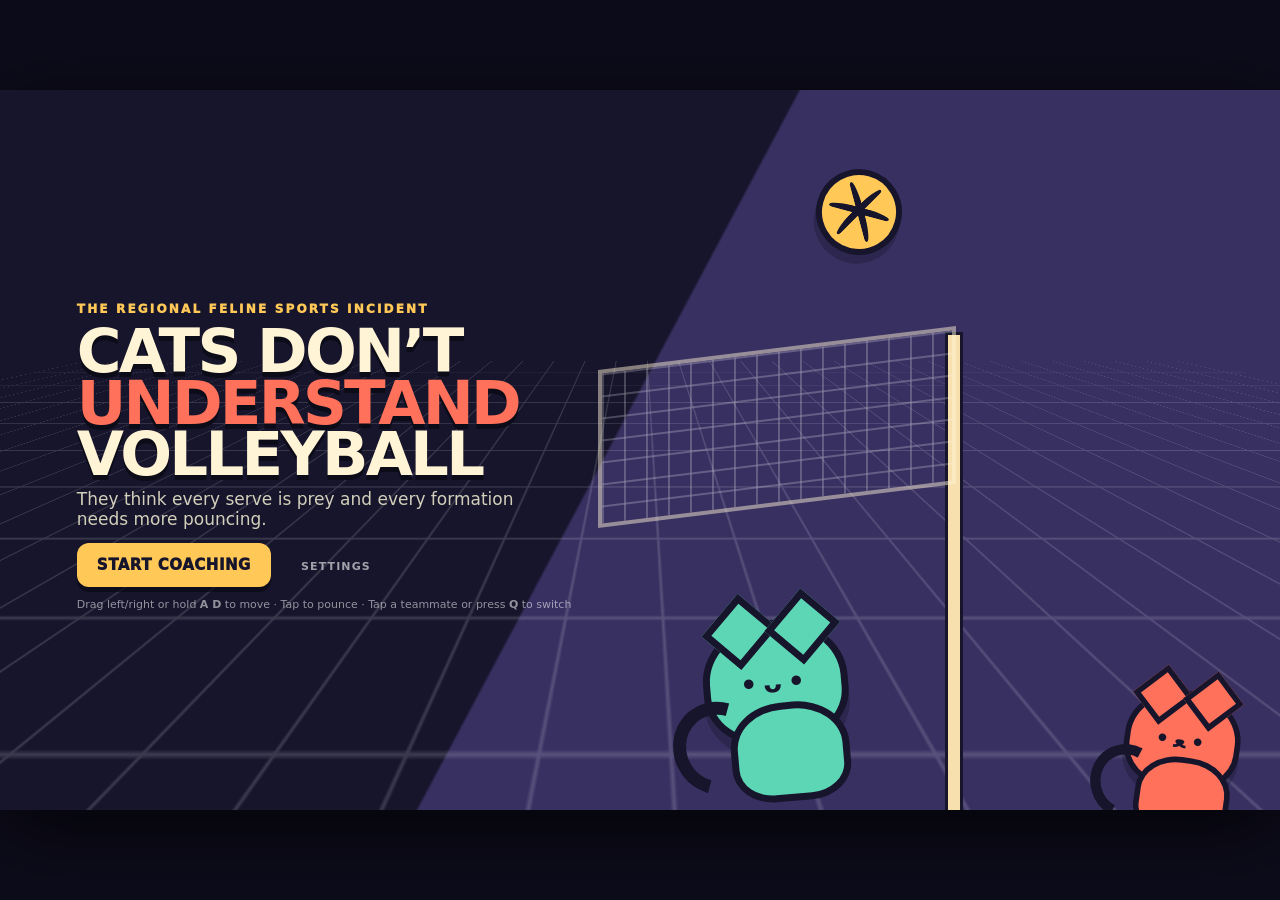
==== cats-dont-understand-volleyball/index.html @ 04bf16d3 "feat: add cats dont understand volleyball" ====
<!doctype html>
<html lang="en">
<head>
  <meta charset="utf-8">
  <meta name="viewport" content="width=device-width, initial-scale=1, viewport-fit=cover, maximum-scale=1, user-scalable=no">
  <meta name="theme-color" content="#17152c">
  <meta name="description" content="Coach three enthusiastic cats through a tiny, extremely unofficial volleyball championship.">
  <link rel="icon" href="data:image/svg+xml,<svg xmlns=%22http://www.w3.org/2000/svg%22 viewBox=%220 0 100 100%22><text y=%22.9em%22 font-size=%2290%22>🐈</text></svg>">
  <title>Cats Don’t Understand Volleyball</title>
  <link rel="stylesheet" href="styles.css">
</head>
<body>
  <main id="gameShell" class="game-shell" aria-label="Cats Don't Understand Volleyball game">
    <canvas id="game" width="960" height="540" aria-label="Cat volleyball court"></canvas>

    <section id="hud" class="hud hidden" aria-live="polite">
      <div class="scoreboard">
        <div><small>CATS</small><strong id="catScore">0</strong></div>
        <span><b id="setLabel">SET 1</b><i id="rallyLabel">RALLY 0</i></span>
        <div><small id="rivalName">PIGEONS</small><strong id="rivalScore">0</strong></div>
      </div>
      <div class="zoomies-wrap">
        <span>ZOOMIES · <b id="activeCatName">MISO</b> SELECTED</span>
        <div class="zoomies-track"><i id="zoomiesFill"></i></div>
      </div>
      <div class="hud-buttons">
        <button id="switchButton" class="icon-button switch-button" aria-label="Switch controlled cat">↻<small>CAT</small></button>
        <button id="muteButton" class="icon-button" aria-label="Mute audio">♪</button>
        <button id="pauseButton" class="icon-button" aria-label="Pause game">Ⅱ</button>
      </div>
    </section>

    <div id="chaosRules" class="chaos-rules hidden" aria-live="polite"></div>

    <div id="callout" class="callout" aria-live="assertive"></div>
    <div id="hint" class="hint hidden">DRAG LEFT/RIGHT TO MOVE · TAP TO POUNCE · TAP AGAIN TO SMASH</div>

    <section id="titleOverlay" class="overlay title-overlay">
      <div class="title-art" aria-hidden="true">
        <div class="ball-art"><i></i><i></i><i></i></div>
        <div class="cat-art cat-a"><i class="ear"></i><i class="ear"></i><b>•ᴗ•</b></div>
        <div class="cat-art cat-b"><i class="ear"></i><i class="ear"></i><b>•ﻌ•</b></div>
        <div class="net-art"></div>
      </div>
      <div class="title-copy">
        <p class="eyebrow">THE REGIONAL FELINE SPORTS INCIDENT</p>
        <h1>CATS DON’T<br><em>UNDERSTAND</em><br>VOLLEYBALL</h1>
        <p class="tagline">They think every serve is prey and every formation needs more pouncing.</p>
        <button id="startButton" class="primary-button">START COACHING</button>
        <button id="endlessButton" class="secondary-button hidden">RALLY MODE</button>
        <button id="chaosButton" class="chaos-button hidden">CHAOTIC MODE</button>
        <button id="settingsButton" class="text-button">SETTINGS</button>
        <p class="controls-note">Drag left/right or hold <b>A D</b> to move · Tap to pounce · Tap a teammate or press <b>Q</b> to switch</p>
      </div>
    </section>

    <section id="briefOverlay" class="overlay hidden" role="dialog" aria-modal="true">
      <div class="panel brief-panel">
        <p id="briefEyebrow" class="eyebrow">SET ONE</p>
        <h2 id="briefTitle">BALL IS PREY</h2>
        <div id="briefMascot" class="brief-mascot">ฅ^•ﻌ•^ฅ</div>
        <p id="briefText">Drag left or right to move Miso directly, then tap anywhere to pounce the ball over the net.</p>
        <div class="rule-card"><span id="briefRuleIcon">●</span><p id="briefRule">First to 3 points. The ball may touch your side once.</p></div>
        <button id="briefButton" class="primary-button">I BELIEVE IN MISO</button>
      </div>
    </section>

    <section id="pauseOverlay" class="overlay hidden" role="dialog" aria-modal="true">
      <div class="panel modal-panel">
        <p class="eyebrow">OFFICIAL CAT NAP</p>
        <h2>Game Paused</h2>
        <button id="resumeButton" class="primary-button">BACK TO THE COURT</button>
        <label class="range-label" for="volumeSlider">Volume <output id="volumeOutput">80%</output></label>
        <input id="volumeSlider" type="range" min="0" max="100" value="80">
        <label class="toggle"><span>Gentle camera motion</span><input id="motionToggle" type="checkbox"></label>
        <label class="select-row" for="chaosBallSelect"><span>Chaotic Mode balls</span><select id="chaosBallSelect"><option value="1">1 ball</option><option value="2">2 balls</option><option value="3">3 balls</option></select></label>
        <button id="restartButton" class="secondary-button">RESTART SET</button>
        <button id="quitButton" class="text-button">RETURN TO TITLE</button>
      </div>
    </section>

    <section id="resultsOverlay" class="overlay hidden" role="dialog" aria-modal="true">
      <div class="panel results-panel">
        <p id="resultsEyebrow" class="eyebrow">MATCH COMPLETE</p>
        <h2 id="resultsTitle">Miso Has Learned Nothing</h2>
        <p id="resultsText">But the ball crossed the net, and the judges are technically required to count it.</p>
        <div class="stats">
          <div><strong id="statRally">0</strong><span>best rally</span></div>
          <div><strong id="statPounces">0</strong><span>pounces</span></div>
          <div><strong id="statStyle">C</strong><span>coach grade</span></div>
        </div>
        <button id="resultsButton" class="primary-button">CONTINUE</button>
      </div>
    </section>

    <section id="finalOverlay" class="overlay final-overlay hidden" role="dialog" aria-modal="true">
      <div class="confetti" aria-hidden="true"></div>
      <div class="panel final-panel">
        <p class="eyebrow">CHAMPIONS, SOMEHOW</p>
        <h2>THEY INVENTED<br><em>CATLEYBALL</em></h2>
        <div class="trophy-cats" aria-hidden="true"><span>ฅ^•ﻌ•^ฅ</span><b>🏆</b><span>ฅ^•ﻌ•^ฅ</span></div>
        <p>The trophy is warm, enclosed, and exactly cat-sized. The team immediately falls asleep inside it.</p>
        <div class="stats final-stats">
          <div><strong id="finalRally">0</strong><span>best rally</span></div>
          <div><strong id="finalGrade">A</strong><span>final grade</span></div>
          <div><strong id="finalTime">0:00</strong><span>coach time</span></div>
        </div>
        <div class="button-row">
          <button id="rallyButton" class="primary-button">PLAY RALLY MODE</button>
          <button id="finalChaosButton" class="chaos-button">CHAOTIC MODE</button>
          <button id="replayButton" class="secondary-button">REPLAY CHAMPIONSHIP</button>
        </div>
      </div>
    </section>

    <section id="settingsOverlay" class="overlay hidden" role="dialog" aria-modal="true">
      <div class="panel modal-panel">
        <p class="eyebrow">CLUBHOUSE</p>
        <h2>Settings</h2>
        <label class="range-label" for="titleVolumeSlider">Volume <output id="titleVolumeOutput">80%</output></label>
        <input id="titleVolumeSlider" type="range" min="0" max="100" value="80">
        <label class="toggle"><span>Gentle camera motion</span><input id="titleMotionToggle" type="checkbox"></label>
        <label class="select-row" for="titleChaosBallSelect"><span>Chaotic Mode balls</span><select id="titleChaosBallSelect"><option value="1">1 ball</option><option value="2">2 balls</option><option value="3">3 balls</option></select></label>
        <button id="closeSettingsButton" class="primary-button">DONE</button>
      </div>
    </section>

    <section id="confirmOverlay" class="overlay hidden" role="dialog" aria-modal="true">
      <div class="panel modal-panel">
        <p class="eyebrow">ABANDON THIS SET?</p>
        <h2>Return to title?</h2>
        <p>Your completed sets stay saved. The current set will restart.</p>
        <div class="button-row">
          <button id="confirmQuitButton" class="danger-button">YES, LEAVE</button>
          <button id="cancelQuitButton" class="secondary-button">KEEP PLAYING</button>
        </div>
      </div>
    </section>

    <section id="rotateOverlay" class="rotate-overlay">
      <div class="rotate-cat">ฅ↻ﻌ↻ฅ</div>
      <h2>Rotate the court</h2>
      <p>Cats only misunderstand volleyball in landscape.</p>
    </section>
  </main>
  <script src="game.js"></script>
</body>
</html>
---- cats-dont-understand-volleyball/styles.css ----
:root {
  --ink: #17152c;
  --ink-2: #272445;
  --cream: #fff4d6;
  --paper: #f7dfae;
  --coral: #ff715b;
  --yellow: #ffc857;
  --mint: #5dd6b5;
  --blue: #62b6e7;
  --purple: #7655c5;
  --glass: rgba(23, 21, 44, .91);
  --safe-t: env(safe-area-inset-top, 0px);
  --safe-r: env(safe-area-inset-right, 0px);
  --safe-b: env(safe-area-inset-bottom, 0px);
  --safe-l: env(safe-area-inset-left, 0px);
}

* { box-sizing: border-box; }
html, body { width: 100%; height: 100%; margin: 0; overflow: hidden; overscroll-behavior: none; }
body {
  position: fixed;
  inset: 0;
  display: grid;
  place-items: center;
  background: #0d0c1b;
  color: var(--cream);
  font-family: ui-rounded, "Arial Rounded MT Bold", "Trebuchet MS", system-ui, sans-serif;
  user-select: none;
  -webkit-user-select: none;
  -webkit-tap-highlight-color: transparent;
  touch-action: none;
}
button, input { font: inherit; }
button { border: 0; color: inherit; cursor: pointer; touch-action: manipulation; }
.hidden { display: none !important; }

.game-shell {
  position: fixed;
  width: min(100vw, calc(100dvh * 16 / 9));
  height: min(100dvh, calc(100vw * 9 / 16));
  left: 50%;
  top: 50%;
  transform: translate(-50%, -50%);
  overflow: hidden;
  isolation: isolate;
  background: var(--ink);
  box-shadow: 0 18px 80px #000b;
}
canvas { width: 100%; height: 100%; display: block; touch-action: none; }

.hud {
  position: absolute;
  z-index: 10;
  top: calc(10px + var(--safe-t));
  left: calc(12px + var(--safe-l));
  right: calc(12px + var(--safe-r));
  display: grid;
  grid-template-columns: 1fr minmax(150px, .55fr) 1fr;
  align-items: start;
  gap: 12px;
  pointer-events: none;
}
.scoreboard {
  justify-self: center;
  display: grid;
  grid-template-columns: 74px 110px 74px;
  background: var(--glass);
  border: 2px solid #fff3;
  border-radius: 12px;
  overflow: hidden;
  box-shadow: 0 5px 0 #0d0c1b66;
}
.scoreboard div { display: flex; flex-direction: column; align-items: center; justify-content: center; gap: 1px; padding: 4px; }
.scoreboard div:first-child { background: #5dd6b526; }
.scoreboard div:last-child { background: #ff715b21; }
.scoreboard small { font-size: 9px; font-weight: 900; letter-spacing: .08em; }
.scoreboard strong { font-size: clamp(17px, 2.25vw, 23px); line-height: 1; letter-spacing: -.04em; color: var(--yellow); }
.scoreboard > span { display: flex; flex-direction: column; align-items: center; justify-content: center; border-inline: 1px solid #fff2; }
.scoreboard b { font-size: 10px; letter-spacing: .14em; }
.scoreboard i { margin-top: 3px; font-size: 8px; font-style: normal; color: #fff9; }
.zoomies-wrap {
  grid-column: 1;
  grid-row: 1;
  align-self: start;
  max-width: 200px;
  margin-top: 5px;
  padding: 7px 10px;
  border-radius: 10px;
  background: var(--glass);
  border: 1px solid #fff3;
}
.zoomies-wrap > span { display: block; margin-bottom: 4px; color: var(--yellow); font-size: 9px; font-weight: 1000; letter-spacing: .15em; }
.zoomies-wrap > span b { color: var(--mint); }
.zoomies-track { height: 9px; border-radius: 99px; background: #0a0916; overflow: hidden; border: 1px solid #fff2; }
.zoomies-track i { display: block; width: 0; height: 100%; background: linear-gradient(90deg, var(--mint), var(--yellow), var(--coral)); transition: width .15s; box-shadow: 0 0 10px var(--yellow); }
.hud-buttons { grid-column: 3; grid-row: 1; justify-self: end; display: flex; gap: 8px; pointer-events: auto; }
.icon-button { width: 44px; height: 44px; border: 1px solid #fff4; border-radius: 12px; background: var(--glass); font-weight: 1000; box-shadow: 0 4px 0 #0a0916aa; }
.switch-button { display: grid; place-items: center; padding: 2px; color: var(--mint); font-size: 20px; line-height: .7; }
.switch-button small { color: var(--cream); font-size: 7px; letter-spacing: .08em; }
.icon-button:active { transform: translateY(2px); box-shadow: 0 2px 0 #0a0916aa; }

.overlay, .rotate-overlay {
  position: absolute;
  z-index: 30;
  inset: 0;
  display: grid;
  place-items: center;
  padding: calc(18px + var(--safe-t)) calc(18px + var(--safe-r)) calc(18px + var(--safe-b)) calc(18px + var(--safe-l));
  background: rgba(15, 13, 31, .76);
  backdrop-filter: blur(6px);
}
.title-overlay { overflow: hidden; place-items: stretch; padding: 0; background: linear-gradient(118deg, #17152c 0 48%, #393062 48.2% 100%); }
.title-overlay::before { content: ""; position: absolute; inset: 0; opacity: .16; background-image: linear-gradient(#fff 1px, transparent 1px), linear-gradient(90deg, #fff 1px, transparent 1px); background-size: 36px 36px; transform: perspective(300px) rotateX(55deg) scale(1.5) translateY(25%); }
.title-copy { position: relative; z-index: 3; align-self: center; width: 53%; padding: 5% 0 4% 6%; }
.eyebrow { margin: 0 0 9px; color: var(--yellow); font-size: clamp(8px, 1.25vw, 12px); font-weight: 1000; letter-spacing: .18em; text-transform: uppercase; }
h1, h2, p { margin-top: 0; }
h1 { margin-bottom: 10px; color: var(--cream); font-size: clamp(31px, 5.35vw, 61px); line-height: .84; letter-spacing: -.045em; text-shadow: 0 5px 0 #0c0b18; }
h1 em, h2 em { color: var(--coral); font-style: normal; }
.tagline { width: min(100%, 480px); margin-bottom: 14px; color: #fffbdcce; font-size: clamp(11px, 1.55vw, 17px); }
.controls-note { margin: 9px 0 0; color: #fff8; font-size: clamp(8px, 1vw, 11px); }
.title-art { position: absolute; z-index: 2; inset: 0 0 0 51%; }
.net-art { position: absolute; left: 47%; top: 34%; width: 12px; height: 66%; background: var(--paper); box-shadow: 0 0 0 3px #17152c; }
.net-art::before { content: ""; position: absolute; top: 13px; right: 4px; width: 350px; height: 150px; border: 4px solid var(--cream); background-image: linear-gradient(#fff7 2px, transparent 2px), linear-gradient(90deg, #fff7 2px, transparent 2px); background-size: 22px 22px; transform: skewY(-7deg); opacity: .48; }
.cat-art { position: absolute; display: grid; place-items: center; width: 145px; height: 125px; border: 7px solid var(--ink); border-radius: 48% 48% 42% 42%; box-shadow: 0 12px 0 #17152c55; }
.cat-art::before { content: ""; position: absolute; z-index: -2; left: -42px; bottom: -52px; width: 64px; height: 68px; border: 13px solid var(--ink); border-right-color: transparent; border-bottom-color: transparent; border-radius: 50%; transform: rotate(-25deg); }
.cat-art::after { content: ""; position: absolute; z-index: -1; left: 15px; bottom: -64px; width: 105px; height: 85px; border: 7px solid var(--ink); border-radius: 45% 45% 35% 35%; background: inherit; }
.cat-art b { color: var(--ink); font-size: 27px; letter-spacing: 6px; }
.cat-art .ear { position: absolute; top: -26px; width: 52px; height: 56px; background: inherit; border: 7px solid var(--ink); transform: rotate(45deg); z-index: -1; }
.cat-art .ear:first-child { left: 8px; }.cat-art .ear:nth-child(2) { right: 8px; }
.cat-a { left: 8%; bottom: 9%; background: var(--mint); transform: rotate(-5deg); }
.cat-b { right: 4%; bottom: 1%; background: var(--coral); transform: scale(.8) rotate(8deg); }
.ball-art { position: absolute; top: 11%; left: 26%; width: 86px; height: 86px; border-radius: 50%; border: 6px solid var(--ink); background: var(--yellow); transform: rotate(15deg); animation: titleBall 2.4s ease-in-out infinite; box-shadow: 0 9px 0 #17152c55; }
.ball-art i { position: absolute; inset: 6px 32px; border-left: 7px solid var(--ink); border-radius: 50%; transform: rotate(30deg); }
.ball-art i:nth-child(2) { transform: rotate(90deg); }.ball-art i:nth-child(3) { transform: rotate(150deg); }
@keyframes titleBall { 50% { transform: translateY(15px) rotate(45deg); } }

.panel { width: min(580px, 86vw); max-height: 95%; padding: clamp(18px, 3.2vw, 34px); overflow: auto; text-align: center; border: 2px solid #fff4; border-radius: 22px; background: var(--glass); box-shadow: 0 12px 0 #09081488, 0 24px 80px #0009; }
.panel h2 { margin-bottom: 10px; font-size: clamp(27px, 4.2vw, 48px); line-height: .95; letter-spacing: -.03em; }
.panel p:not(.eyebrow) { color: #fffbd4c7; font-size: clamp(11px, 1.5vw, 16px); line-height: 1.4; }
.primary-button, .secondary-button, .danger-button, .chaos-button { min-width: 180px; min-height: 44px; padding: 11px 20px; border-radius: 12px; font-size: clamp(11px, 1.35vw, 15px); font-weight: 1000; letter-spacing: .035em; box-shadow: 0 5px 0 #090814aa; transition: transform .12s, filter .12s; }
.primary-button { color: var(--ink); background: var(--yellow); }
.secondary-button { color: var(--cream); background: #ffffff16; border: 1px solid #fff5; }
.danger-button { background: var(--coral); color: var(--ink); }
.chaos-button { color: var(--cream); background: linear-gradient(115deg, var(--purple), var(--coral)); border: 1px solid #fff6; }
.text-button { min-height: 44px; padding: 10px 18px; color: #fff9; background: transparent; font-size: 11px; font-weight: 900; letter-spacing: .1em; }
.primary-button:active, .secondary-button:active, .danger-button:active, .chaos-button:active { transform: translateY(3px); box-shadow: 0 2px 0 #090814aa; }
.primary-button:hover, .secondary-button:hover { filter: brightness(1.08); }
.title-copy > button { margin-right: 7px; }
.brief-panel { width: min(650px, 90vw); }
.brief-mascot { margin: 6px auto 12px; color: var(--mint); font-size: clamp(28px, 5vw, 62px); }
.rule-card { display: flex; align-items: center; gap: 14px; width: min(100%, 440px); margin: 15px auto 19px; padding: 10px 14px; text-align: left; border-radius: 12px; background: #fff1; }
.rule-card > span { flex: 0 0 auto; display: grid; place-items: center; width: 36px; height: 36px; border-radius: 50%; color: var(--ink); background: var(--coral); font-weight: 1000; }
.rule-card p { margin: 0; }
.modal-panel { width: min(460px, 86vw); }
.modal-panel > button { display: block; margin: 9px auto 0; }
.range-label { display: flex; justify-content: space-between; margin: 16px auto 7px; max-width: 330px; font-size: 12px; font-weight: 900; }
input[type="range"] { width: min(100%, 330px); accent-color: var(--yellow); }
.toggle { display: flex; align-items: center; justify-content: space-between; width: min(100%, 330px); margin: 15px auto; font-size: 12px; font-weight: 900; }
.toggle input { width: 24px; height: 24px; accent-color: var(--mint); }
.select-row { display: flex; align-items: center; justify-content: space-between; width: min(100%, 330px); margin: 13px auto; font-size: 12px; font-weight: 900; }
.select-row select { min-width: 112px; min-height: 44px; padding: 7px 10px; border: 1px solid #fff4; border-radius: 10px; color: var(--cream); background: var(--ink-2); font-weight: 900; }
.stats { display: grid; grid-template-columns: repeat(3, 1fr); gap: 8px; margin: 17px 0 20px; }
.stats div { padding: 12px 7px; border: 1px solid #fff3; border-radius: 12px; background: #ffffff0a; }
.stats strong { display: block; color: var(--yellow); font-size: clamp(22px, 3.8vw, 40px); }
.stats span { display: block; margin-top: 3px; color: #fff9; font-size: 9px; font-weight: 900; letter-spacing: .08em; text-transform: uppercase; }
.button-row { display: flex; justify-content: center; flex-wrap: wrap; gap: 9px; }
.final-overlay { background: radial-gradient(circle, #493c77ef, #151329f4); }
.final-panel h2 em { color: var(--yellow); }
.trophy-cats { display: flex; align-items: end; justify-content: center; gap: 8px; margin: 8px 0 12px; color: var(--mint); font-size: clamp(17px, 2.8vw, 30px); }
.trophy-cats b { font-size: clamp(42px, 7vw, 80px); filter: drop-shadow(0 7px 0 #17152c); }
.confetti { position: absolute; inset: 0; opacity: .55; background-image: radial-gradient(circle, var(--yellow) 0 3px, transparent 4px), radial-gradient(circle, var(--mint) 0 3px, transparent 4px), radial-gradient(circle, var(--coral) 0 3px, transparent 4px); background-size: 91px 77px, 77px 89px, 63px 101px; animation: confetti 7s linear infinite; }
@keyframes confetti { to { background-position: 0 540px, 20px 540px, -20px 540px; } }

.callout { position: absolute; z-index: 17; left: 50%; top: 29%; transform: translate(-50%, -50%) scale(.7); pointer-events: none; opacity: 0; color: var(--cream); font-size: clamp(20px, 4vw, 46px); font-weight: 1000; letter-spacing: -.03em; text-align: center; text-shadow: 0 5px 0 var(--ink), 0 0 18px var(--ink); }
.callout.show { animation: callout .9s ease-out; }
@keyframes callout { 0% { opacity: 0; transform: translate(-50%, -50%) scale(.5) rotate(-5deg); } 20%, 68% { opacity: 1; transform: translate(-50%, -50%) scale(1) rotate(0); } 100% { opacity: 0; transform: translate(-50%, -58%) scale(1.08); } }
.hint { position: absolute; z-index: 12; left: 50%; bottom: calc(18px + var(--safe-b)); transform: translateX(-50%); padding: 7px 12px; border-radius: 99px; background: #17152cbb; color: var(--cream); font-size: clamp(8px, 1.2vw, 12px); font-weight: 1000; letter-spacing: .08em; pointer-events: none; }
.chaos-rules { position: absolute; z-index: 14; left: calc(14px + var(--safe-l)); bottom: calc(16px + var(--safe-b)); display: flex; gap: 7px; pointer-events: none; }
.chaos-rule { min-width: 122px; padding: 8px 10px; border: 2px solid #fff5; border-radius: 11px; background: #17152ce8; box-shadow: 0 4px 0 #09081488; }
.chaos-rule b { display: block; color: var(--yellow); font-size: 9px; letter-spacing: .1em; }
.chaos-rule span { display: block; margin-top: 3px; color: #fff9; font-size: 8px; font-weight: 900; }
.rotate-overlay { z-index: 100; display: none; text-align: center; background: #17152c; }
.rotate-cat { color: var(--mint); font-size: 58px; }
.rotate-overlay h2 { margin: 8px 0 5px; font-size: 32px; }
.rotate-overlay p { color: #fff9; }

@media (orientation: portrait) and (max-width: 900px) { .rotate-overlay { display: grid; align-content: center; } }
@media (max-height: 430px) {
  .panel { padding: 14px 22px; }
  .panel h2 { margin-bottom: 6px; }
  .panel p:not(.eyebrow) { margin-bottom: 7px; line-height: 1.25; }
  .brief-mascot { margin: 2px auto 5px; font-size: 28px; }
  .rule-card { margin: 6px auto 9px; padding: 7px 10px; }
  .stats { margin: 8px 0 10px; }
  .stats div { padding: 7px; }
  .title-copy { padding-left: 5%; }
  .controls-note { display: none; }
  .primary-button, .secondary-button, .danger-button { min-height: 40px; padding-block: 8px; }
}
@media (max-width: 700px) {
  .title-copy { width: 59%; padding-left: 4%; }
  .title-art { left: 58%; }
  .cat-art { transform: scale(.7); }
  .scoreboard { grid-template-columns: 62px 82px 62px; }
  .zoomies-wrap { max-width: 150px; }
}
@media (prefers-reduced-motion: reduce) { *, *::before, *::after { animation-duration: .001ms !important; animation-iteration-count: 1 !important; scroll-behavior: auto !important; } }
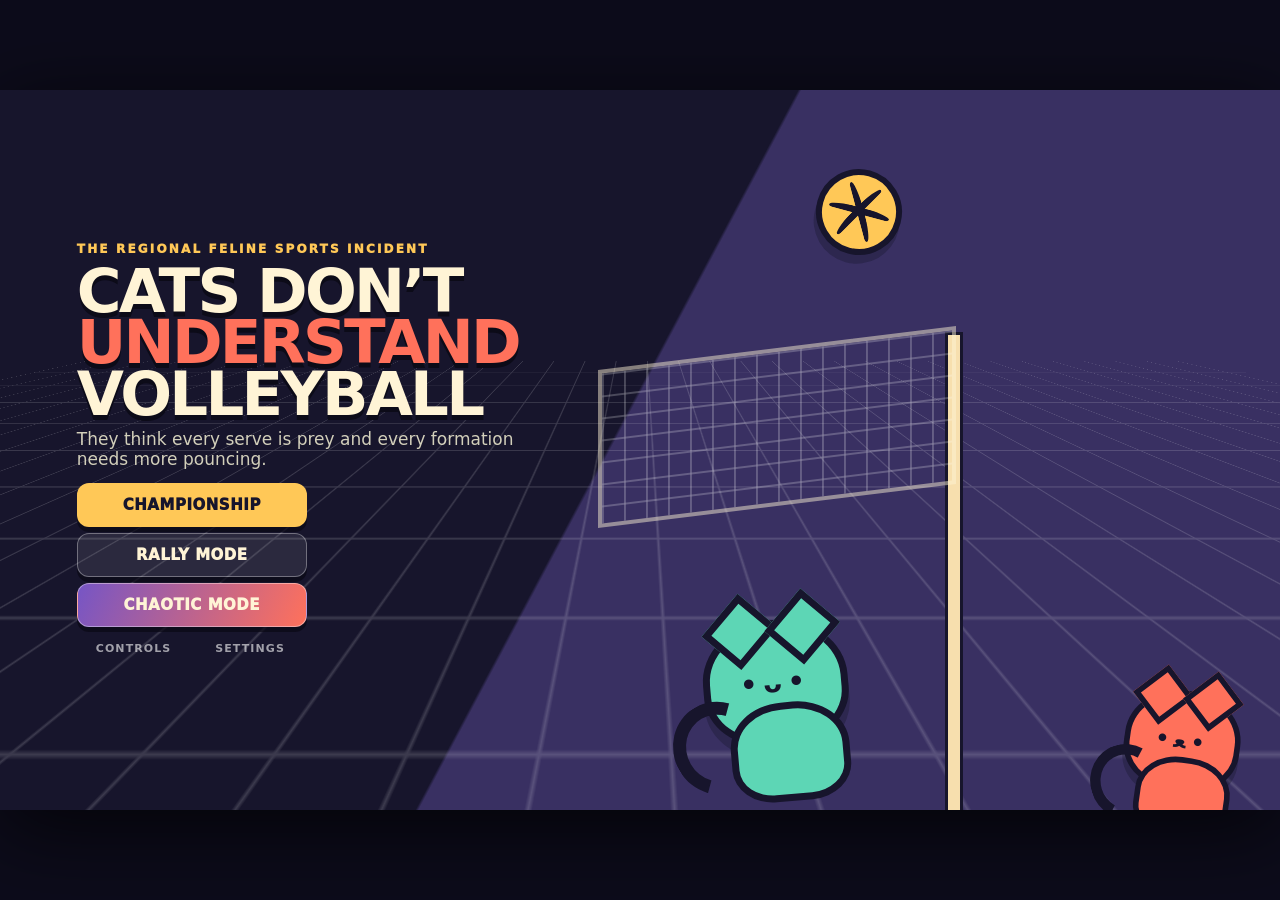
==== commit 07240652: "feat: cats dont understand volleyball v2" ====
--- a/cats-dont-understand-volleyball/index.html
+++ b/cats-dont-understand-volleyball/index.html
@@ -19,8 +19,8 @@
         <span><b id="setLabel">SET 1</b><i id="rallyLabel">RALLY 0</i></span>
         <div><small id="rivalName">PIGEONS</small><strong id="rivalScore">0</strong></div>
       </div>
-      <div class="zoomies-wrap">
-        <span>ZOOMIES · <b id="activeCatName">MISO</b> SELECTED</span>
+      <div id="spikeMeter" class="zoomies-wrap">
+        <span><i id="powerState">MEOW SPIKE</i> · <b id="activeCatName">MISO</b> SELECTED</span>
         <div class="zoomies-track"><i id="zoomiesFill"></i></div>
       </div>
       <div class="hud-buttons">
@@ -33,7 +33,16 @@
     <div id="chaosRules" class="chaos-rules hidden" aria-live="polite"></div>
 
     <div id="callout" class="callout" aria-live="assertive"></div>
-    <div id="hint" class="hint hidden">DRAG LEFT/RIGHT TO MOVE · TAP TO POUNCE · TAP AGAIN TO SMASH</div>
+    <div id="matchMoment" class="match-moment" aria-live="assertive" aria-hidden="true">
+      <small id="momentEyebrow">LINEUP CHANGE</small>
+      <strong id="momentTitle">LUNA JOINS!</strong>
+      <span id="momentText">She believes the net is a curtain.</span>
+    </div>
+    <div id="hint" class="hint hidden">FOLLOW THE LANDING PAW · TAP TO POUNCE · TAP AGAIN TO SMASH</div>
+    <div id="opponentCheat" class="opponent-cheat hidden" aria-live="assertive">
+      <span id="cheatIcon">!</span>
+      <div><b id="cheatTitle">RIVALS ARE CHEATING</b><small id="cheatText">Suspicious snack incoming</small></div>
+    </div>
 
     <section id="titleOverlay" class="overlay title-overlay">
       <div class="title-art" aria-hidden="true">
@@ -46,11 +55,38 @@
         <p class="eyebrow">THE REGIONAL FELINE SPORTS INCIDENT</p>
         <h1>CATS DON’T<br><em>UNDERSTAND</em><br>VOLLEYBALL</h1>
         <p class="tagline">They think every serve is prey and every formation needs more pouncing.</p>
-        <button id="startButton" class="primary-button">START COACHING</button>
-        <button id="endlessButton" class="secondary-button hidden">RALLY MODE</button>
-        <button id="chaosButton" class="chaos-button hidden">CHAOTIC MODE</button>
-        <button id="settingsButton" class="text-button">SETTINGS</button>
-        <p class="controls-note">Drag left/right or hold <b>A D</b> to move · Tap to pounce · Tap a teammate or press <b>Q</b> to switch</p>
+        <div class="mode-buttons">
+          <button id="startButton" class="primary-button">CHAMPIONSHIP</button>
+          <button id="endlessButton" class="secondary-button">RALLY MODE</button>
+          <button id="chaosButton" class="chaos-button">CHAOTIC MODE</button>
+        </div>
+        <div class="title-tools">
+          <button id="controlsButton" class="text-button">CONTROLS</button>
+          <button id="settingsButton" class="text-button">SETTINGS</button>
+        </div>
+      </div>
+    </section>
+
+    <section id="chaosSetupOverlay" class="overlay hidden" role="dialog" aria-modal="true" aria-labelledby="chaosSetupTitle">
+      <div class="panel chaos-setup-panel">
+        <p class="eyebrow">CHOOSE YOUR BAD DECISION</p>
+        <h2 id="chaosSetupTitle">How Many Balls?</h2>
+        <p>Every option still includes rotating cat rules. More balls means less time for anyone to pretend this is volleyball.</p>
+        <div class="ball-choices" role="group" aria-label="Number of balls in Chaotic Mode">
+          <button type="button" data-chaos-balls="1" aria-pressed="false">
+            <span class="ball-preview">●</span><strong>1 BALL</strong><small>CALMISH</small>
+          </button>
+          <button type="button" data-chaos-balls="2" aria-pressed="true">
+            <span class="ball-preview">● ●</span><strong>2 BALLS</strong><small>RECOMMENDED</small>
+          </button>
+          <button type="button" data-chaos-balls="3" aria-pressed="false">
+            <span class="ball-preview">● ● ●</span><strong>3 BALLS</strong><small>FERAL</small>
+          </button>
+        </div>
+        <div class="button-row">
+          <button id="startChaosButton" class="chaos-button">RELEASE THE BALLS</button>
+          <button id="cancelChaosButton" class="secondary-button">BACK</button>
+        </div>
       </div>
     </section>
 
@@ -73,7 +109,6 @@
         <label class="range-label" for="volumeSlider">Volume <output id="volumeOutput">80%</output></label>
         <input id="volumeSlider" type="range" min="0" max="100" value="80">
         <label class="toggle"><span>Gentle camera motion</span><input id="motionToggle" type="checkbox"></label>
-        <label class="select-row" for="chaosBallSelect"><span>Chaotic Mode balls</span><select id="chaosBallSelect"><option value="1">1 ball</option><option value="2">2 balls</option><option value="3">3 balls</option></select></label>
         <button id="restartButton" class="secondary-button">RESTART SET</button>
         <button id="quitButton" class="text-button">RETURN TO TITLE</button>
       </div>
@@ -86,10 +121,17 @@
         <p id="resultsText">But the ball crossed the net, and the judges are technically required to count it.</p>
         <div class="stats">
           <div><strong id="statRally">0</strong><span>best rally</span></div>
-          <div><strong id="statPounces">0</strong><span>pounces</span></div>
+          <div><strong id="statPerfect">0</strong><span>perfect contacts</span></div>
+          <div><strong id="statCombos">0</strong><span>accidental plays</span></div>
+          <div><strong id="statSmashes">0</strong><span>smashes</span></div>
+          <div><strong id="statBlocks">0</strong><span>blocks</span></div>
           <div><strong id="statStyle">C</strong><span>coach grade</span></div>
         </div>
-        <button id="resultsButton" class="primary-button">CONTINUE</button>
+        <p id="resultsNote" class="results-note">Miso remains convinced the ball is prey.</p>
+        <div class="button-row">
+          <button id="resultsButton" class="primary-button">CONTINUE</button>
+          <button id="resultsTitleButton" class="secondary-button">BACK TO TITLE</button>
+        </div>
       </div>
     </section>
 
@@ -106,9 +148,7 @@
           <div><strong id="finalTime">0:00</strong><span>coach time</span></div>
         </div>
         <div class="button-row">
-          <button id="rallyButton" class="primary-button">PLAY RALLY MODE</button>
-          <button id="finalChaosButton" class="chaos-button">CHAOTIC MODE</button>
-          <button id="replayButton" class="secondary-button">REPLAY CHAMPIONSHIP</button>
+          <button id="finalTitleButton" class="primary-button">BACK TO TITLE</button>
         </div>
       </div>
     </section>
@@ -120,8 +160,40 @@
         <label class="range-label" for="titleVolumeSlider">Volume <output id="titleVolumeOutput">80%</output></label>
         <input id="titleVolumeSlider" type="range" min="0" max="100" value="80">
         <label class="toggle"><span>Gentle camera motion</span><input id="titleMotionToggle" type="checkbox"></label>
-        <label class="select-row" for="titleChaosBallSelect"><span>Chaotic Mode balls</span><select id="titleChaosBallSelect"><option value="1">1 ball</option><option value="2">2 balls</option><option value="3">3 balls</option></select></label>
         <button id="closeSettingsButton" class="primary-button">DONE</button>
+      </div>
+    </section>
+
+    <section id="controlsOverlay" class="overlay hidden" role="dialog" aria-modal="true" aria-labelledby="controlsTitle">
+      <div class="panel controls-panel">
+        <p class="eyebrow">THE COACH’S CLIPBOARD</p>
+        <h2 id="controlsTitle">How to Herd the Team</h2>
+        <div class="controls-grid">
+          <article>
+            <h3>Touch Controls</h3>
+            <ul>
+              <li><b>Move:</b> drag left or right anywhere on the court.</li>
+              <li><b>Pounce:</b> tap the court. A second finger can tap while the first keeps moving.</li>
+              <li><b>Smash:</b> tap again while airborne and close to a high ball.</li>
+              <li><b>Block:</b> pounce at the net as an opponent’s shot arrives.</li>
+              <li><b>Switch:</b> tap a teammate or the <b>↻ CAT</b> button.</li>
+            </ul>
+          </article>
+          <article>
+            <h3>Desktop Controls</h3>
+            <ul>
+              <li><b>Move:</b> hold <kbd>A</kbd>/<kbd>D</kbd> or <kbd>←</kbd>/<kbd>→</kbd>. Mouse dragging also works.</li>
+              <li><b>Pounce / Smash:</b> <kbd>Space</kbd>, <kbd>W</kbd>, <kbd>↑</kbd>, or left-click the court.</li>
+              <li><b>Switch:</b> <kbd>Q</kbd>, <kbd>Tab</kbd>, click a teammate, or use <b>↻ CAT</b>.</li>
+              <li><b>Pause:</b> <kbd>Esc</kbd> or the pause button.</li>
+            </ul>
+          </article>
+        </div>
+        <div class="controls-cues">
+          <b>READ THE COURT</b>
+          <span>The landing paw predicts the ball. Clean hits, blocks, and accidental setups build MEOW SPIKE; mistakes drain it. At 100%, ULTRA locks in until your next smash. Stronger rivals may throw suspicious food—watch the warning banner.</span>
+        </div>
+        <button id="closeControlsButton" class="primary-button">GOT IT, PROBABLY</button>
       </div>
     </section>
 
--- a/cats-dont-understand-volleyball/styles.css
+++ b/cats-dont-understand-volleyball/styles.css
@@ -90,9 +90,19 @@
   border: 1px solid #fff3;
 }
 .zoomies-wrap > span { display: block; margin-bottom: 4px; color: var(--yellow); font-size: 9px; font-weight: 1000; letter-spacing: .15em; }
+.zoomies-wrap > span i { color: inherit; font-style: normal; }
 .zoomies-wrap > span b { color: var(--mint); }
 .zoomies-track { height: 9px; border-radius: 99px; background: #0a0916; overflow: hidden; border: 1px solid #fff2; }
 .zoomies-track i { display: block; width: 0; height: 100%; background: linear-gradient(90deg, var(--mint), var(--yellow), var(--coral)); transition: width .15s; box-shadow: 0 0 10px var(--yellow); }
+.zoomies-wrap.drain { animation: spike-meter-drain .38s ease-out; }
+.zoomies-wrap.drain .zoomies-track { border-color: var(--coral); box-shadow: 0 0 14px #ff715b99; }
+.zoomies-wrap.drain .zoomies-track i { filter: saturate(1.7); }
+@keyframes spike-meter-drain {
+  0%, 100% { transform: translateX(0); }
+  25% { transform: translateX(-4px) rotate(-.5deg); }
+  50% { transform: translateX(3px) rotate(.4deg); }
+  75% { transform: translateX(-2px); }
+}
 .hud-buttons { grid-column: 3; grid-row: 1; justify-self: end; display: flex; gap: 8px; pointer-events: auto; }
 .icon-button { width: 44px; height: 44px; border: 1px solid #fff4; border-radius: 12px; background: var(--glass); font-weight: 1000; box-shadow: 0 4px 0 #0a0916aa; }
 .switch-button { display: grid; place-items: center; padding: 2px; color: var(--mint); font-size: 20px; line-height: .7; }
@@ -117,7 +127,6 @@
 h1 { margin-bottom: 10px; color: var(--cream); font-size: clamp(31px, 5.35vw, 61px); line-height: .84; letter-spacing: -.045em; text-shadow: 0 5px 0 #0c0b18; }
 h1 em, h2 em { color: var(--coral); font-style: normal; }
 .tagline { width: min(100%, 480px); margin-bottom: 14px; color: #fffbdcce; font-size: clamp(11px, 1.55vw, 17px); }
-.controls-note { margin: 9px 0 0; color: #fff8; font-size: clamp(8px, 1vw, 11px); }
 .title-art { position: absolute; z-index: 2; inset: 0 0 0 51%; }
 .net-art { position: absolute; left: 47%; top: 34%; width: 12px; height: 66%; background: var(--paper); box-shadow: 0 0 0 3px #17152c; }
 .net-art::before { content: ""; position: absolute; top: 13px; right: 4px; width: 350px; height: 150px; border: 4px solid var(--cream); background-image: linear-gradient(#fff7 2px, transparent 2px), linear-gradient(90deg, #fff7 2px, transparent 2px); background-size: 22px 22px; transform: skewY(-7deg); opacity: .48; }
@@ -145,7 +154,10 @@
 .text-button { min-height: 44px; padding: 10px 18px; color: #fff9; background: transparent; font-size: 11px; font-weight: 900; letter-spacing: .1em; }
 .primary-button:active, .secondary-button:active, .danger-button:active, .chaos-button:active { transform: translateY(3px); box-shadow: 0 2px 0 #090814aa; }
 .primary-button:hover, .secondary-button:hover { filter: brightness(1.08); }
-.title-copy > button { margin-right: 7px; }
+.mode-buttons { display: flex; flex-direction: column; align-items: stretch; width: min(230px, 100%); gap: 6px; }
+.mode-buttons button { width: 100%; }
+.title-tools { display: flex; width: min(230px, 100%); justify-content: center; gap: 3px; }
+.title-tools .text-button { flex: 1; min-width: 0; padding-inline: 8px; }
 .brief-panel { width: min(650px, 90vw); }
 .brief-mascot { margin: 6px auto 12px; color: var(--mint); font-size: clamp(28px, 5vw, 62px); }
 .rule-card { display: flex; align-items: center; gap: 14px; width: min(100%, 440px); margin: 15px auto 19px; padding: 10px 14px; text-align: left; border-radius: 12px; background: #fff1; }
@@ -153,27 +165,64 @@
 .rule-card p { margin: 0; }
 .modal-panel { width: min(460px, 86vw); }
 .modal-panel > button { display: block; margin: 9px auto 0; }
+.chaos-setup-panel { width: min(720px, 92vw); background: linear-gradient(145deg, #211b3deb, #3f2852eb); }
+.chaos-setup-panel > p:not(.eyebrow) { width: min(560px, 100%); margin-inline: auto; }
+.ball-choices { display: grid; grid-template-columns: repeat(3, 1fr); gap: 9px; margin: 16px 0; }
+.ball-choices button { min-height: 112px; padding: 12px 8px; border: 2px solid #fff3; border-radius: 15px; color: var(--cream); background: #ffffff0c; box-shadow: 0 5px 0 #09081466; }
+.ball-choices button[aria-pressed="true"] { border-color: var(--yellow); background: linear-gradient(145deg, #8b55c966, #ff715b4d); box-shadow: 0 5px 0 #09081488, 0 0 20px #ffc85744; transform: translateY(-2px); }
+.ball-choices span, .ball-choices strong, .ball-choices small { display: block; }
+.ball-choices .ball-preview { min-height: 30px; color: var(--yellow); font-size: clamp(15px, 2.6vw, 27px); letter-spacing: .04em; text-shadow: 0 3px 0 var(--ink); }
+.ball-choices strong { margin: 5px 0 3px; font-size: clamp(12px, 1.7vw, 18px); }
+.ball-choices small { color: #fff9; font-size: clamp(7px, .9vw, 9px); font-weight: 1000; letter-spacing: .14em; }
+.ball-choices button[aria-pressed="true"] small { color: var(--yellow); }
+.controls-panel { width: min(760px, 92vw); }
+.controls-grid { display: grid; grid-template-columns: 1fr 1fr; gap: 10px; margin: 13px 0 10px; text-align: left; }
+.controls-grid article { padding: 12px 15px; border: 1px solid #fff3; border-radius: 13px; background: #ffffff0b; }
+.controls-grid h3 { margin: 0 0 7px; color: var(--yellow); font-size: clamp(13px, 1.7vw, 18px); }
+.controls-grid ul { margin: 0; padding-left: 18px; color: #fffbd4c7; font-size: clamp(9px, 1.2vw, 12px); line-height: 1.35; }
+.controls-grid li + li { margin-top: 5px; }
+kbd { display: inline-grid; min-width: 20px; min-height: 20px; place-items: center; padding: 1px 5px; border: 1px solid #fff5; border-radius: 5px; color: var(--cream); background: #090814aa; box-shadow: 0 2px 0 #090814; font-size: .9em; font-weight: 1000; }
+.controls-cues { display: flex; gap: 10px; align-items: center; margin-bottom: 12px; padding: 9px 12px; text-align: left; border-radius: 11px; background: #5dd6b516; }
+.controls-cues b { flex: 0 0 auto; color: var(--mint); font-size: 9px; letter-spacing: .11em; }
+.controls-cues span { color: #fffbd4c7; font-size: clamp(9px, 1.1vw, 11px); line-height: 1.3; }
+.controls-cues em { color: var(--yellow); font-style: normal; font-weight: 1000; }
 .range-label { display: flex; justify-content: space-between; margin: 16px auto 7px; max-width: 330px; font-size: 12px; font-weight: 900; }
 input[type="range"] { width: min(100%, 330px); accent-color: var(--yellow); }
 .toggle { display: flex; align-items: center; justify-content: space-between; width: min(100%, 330px); margin: 15px auto; font-size: 12px; font-weight: 900; }
 .toggle input { width: 24px; height: 24px; accent-color: var(--mint); }
-.select-row { display: flex; align-items: center; justify-content: space-between; width: min(100%, 330px); margin: 13px auto; font-size: 12px; font-weight: 900; }
-.select-row select { min-width: 112px; min-height: 44px; padding: 7px 10px; border: 1px solid #fff4; border-radius: 10px; color: var(--cream); background: var(--ink-2); font-weight: 900; }
-.stats { display: grid; grid-template-columns: repeat(3, 1fr); gap: 8px; margin: 17px 0 20px; }
+.stats { display: grid; grid-template-columns: repeat(3, 1fr); gap: 8px; margin: 15px 0 10px; }
 .stats div { padding: 12px 7px; border: 1px solid #fff3; border-radius: 12px; background: #ffffff0a; }
 .stats strong { display: block; color: var(--yellow); font-size: clamp(22px, 3.8vw, 40px); }
 .stats span { display: block; margin-top: 3px; color: #fff9; font-size: 9px; font-weight: 900; letter-spacing: .08em; text-transform: uppercase; }
+.results-note { margin-bottom: 14px; color: var(--mint) !important; font-size: clamp(9px, 1.2vw, 12px) !important; font-weight: 900; }
 .button-row { display: flex; justify-content: center; flex-wrap: wrap; gap: 9px; }
 .final-overlay { background: radial-gradient(circle, #493c77ef, #151329f4); }
+.final-panel { position: relative; z-index: 1; }
 .final-panel h2 em { color: var(--yellow); }
 .trophy-cats { display: flex; align-items: end; justify-content: center; gap: 8px; margin: 8px 0 12px; color: var(--mint); font-size: clamp(17px, 2.8vw, 30px); }
 .trophy-cats b { font-size: clamp(42px, 7vw, 80px); filter: drop-shadow(0 7px 0 #17152c); }
-.confetti { position: absolute; inset: 0; opacity: .55; background-image: radial-gradient(circle, var(--yellow) 0 3px, transparent 4px), radial-gradient(circle, var(--mint) 0 3px, transparent 4px), radial-gradient(circle, var(--coral) 0 3px, transparent 4px); background-size: 91px 77px, 77px 89px, 63px 101px; animation: confetti 7s linear infinite; }
+.confetti { position: absolute; inset: 0; opacity: .55; pointer-events: none; background-image: radial-gradient(circle, var(--yellow) 0 3px, transparent 4px), radial-gradient(circle, var(--mint) 0 3px, transparent 4px), radial-gradient(circle, var(--coral) 0 3px, transparent 4px); background-size: 91px 77px, 77px 89px, 63px 101px; animation: confetti 7s linear infinite; }
 @keyframes confetti { to { background-position: 0 540px, 20px 540px, -20px 540px; } }
 
 .callout { position: absolute; z-index: 17; left: 50%; top: 29%; transform: translate(-50%, -50%) scale(.7); pointer-events: none; opacity: 0; color: var(--cream); font-size: clamp(20px, 4vw, 46px); font-weight: 1000; letter-spacing: -.03em; text-align: center; text-shadow: 0 5px 0 var(--ink), 0 0 18px var(--ink); }
 .callout.show { animation: callout .9s ease-out; }
 @keyframes callout { 0% { opacity: 0; transform: translate(-50%, -50%) scale(.5) rotate(-5deg); } 20%, 68% { opacity: 1; transform: translate(-50%, -50%) scale(1) rotate(0); } 100% { opacity: 0; transform: translate(-50%, -58%) scale(1.08); } }
+.opponent-cheat { position: absolute; z-index: 21; left: 50%; top: calc(80px + var(--safe-t)); display: flex; align-items: center; gap: 9px; min-width: 245px; padding: 8px 13px; transform: translateX(-50%); pointer-events: none; border: 2px solid var(--coral); border-radius: 13px; color: var(--cream); background: #17152cee; box-shadow: 0 6px 0 #09081499, 0 0 22px #ff715b55; }
+.opponent-cheat > span { display: grid; flex: 0 0 34px; width: 34px; height: 34px; place-items: center; border-radius: 50%; color: var(--ink); background: var(--coral); font-size: 18px; font-weight: 1000; }
+.opponent-cheat b, .opponent-cheat small { display: block; }
+.opponent-cheat b { font-size: 10px; letter-spacing: .1em; }
+.opponent-cheat small { margin-top: 2px; color: #fffbd4bf; font-size: 9px; font-weight: 800; }
+.opponent-cheat.warning { animation: cheat-warning .36s ease-in-out infinite alternate; }
+.opponent-cheat.active { border-color: var(--yellow); box-shadow: 0 6px 0 #09081499, 0 0 25px #ffc85766; }
+.opponent-cheat.active > span { background: var(--yellow); }
+@keyframes cheat-warning { to { transform: translateX(-50%) scale(1.035); filter: brightness(1.18); } }
+.match-moment { position: absolute; z-index: 22; left: 50%; top: 48%; width: min(520px, 76%); padding: 14px 22px; transform: translate(-50%, -50%) scale(.75); opacity: 0; pointer-events: none; text-align: center; border: 2px solid #fff5; border-radius: 18px; background: #17152ced; box-shadow: 0 9px 0 #09081488, 0 0 55px #ffc85755; }
+.match-moment small, .match-moment span { display: block; font-weight: 900; letter-spacing: .13em; text-transform: uppercase; }
+.match-moment small { color: var(--yellow); font-size: clamp(8px, 1vw, 11px); }
+.match-moment strong { display: block; margin: 3px 0; color: var(--cream); font-size: clamp(25px, 4.7vw, 50px); line-height: .95; text-shadow: 0 4px 0 #090814; }
+.match-moment span { color: var(--mint); font-size: clamp(8px, 1.15vw, 12px); }
+.match-moment.show { animation: matchMoment 2s ease both; }
+@keyframes matchMoment { 0% { opacity: 0; transform: translate(-50%, -50%) scale(.72) rotate(-2deg); } 13%, 72% { opacity: 1; transform: translate(-50%, -50%) scale(1) rotate(0); } 100% { opacity: 0; transform: translate(-50%, -55%) scale(1.04); } }
 .hint { position: absolute; z-index: 12; left: 50%; bottom: calc(18px + var(--safe-b)); transform: translateX(-50%); padding: 7px 12px; border-radius: 99px; background: #17152cbb; color: var(--cream); font-size: clamp(8px, 1.2vw, 12px); font-weight: 1000; letter-spacing: .08em; pointer-events: none; }
 .chaos-rules { position: absolute; z-index: 14; left: calc(14px + var(--safe-l)); bottom: calc(16px + var(--safe-b)); display: flex; gap: 7px; pointer-events: none; }
 .chaos-rule { min-width: 122px; padding: 8px 10px; border: 2px solid #fff5; border-radius: 11px; background: #17152ce8; box-shadow: 0 4px 0 #09081488; }
@@ -192,9 +241,18 @@
   .brief-mascot { margin: 2px auto 5px; font-size: 28px; }
   .rule-card { margin: 6px auto 9px; padding: 7px 10px; }
   .stats { margin: 8px 0 10px; }
-  .stats div { padding: 7px; }
+  .stats div { padding: 5px; }
+  .stats strong { font-size: 20px; }
+  .stats span { font-size: 7px; }
+  .results-note { margin-bottom: 7px; }
   .title-copy { padding-left: 5%; }
-  .controls-note { display: none; }
+  .controls-panel { padding: 12px 18px; }
+  .controls-grid { margin: 7px 0; gap: 7px; }
+  .controls-grid article { padding: 8px 11px; }
+  .controls-grid h3 { margin-bottom: 4px; }
+  .controls-grid ul { font-size: 8px; line-height: 1.2; }
+  .controls-grid li + li { margin-top: 3px; }
+  .controls-cues { margin-bottom: 7px; padding: 6px 9px; }
   .primary-button, .secondary-button, .danger-button { min-height: 40px; padding-block: 8px; }
 }
 @media (max-width: 700px) {
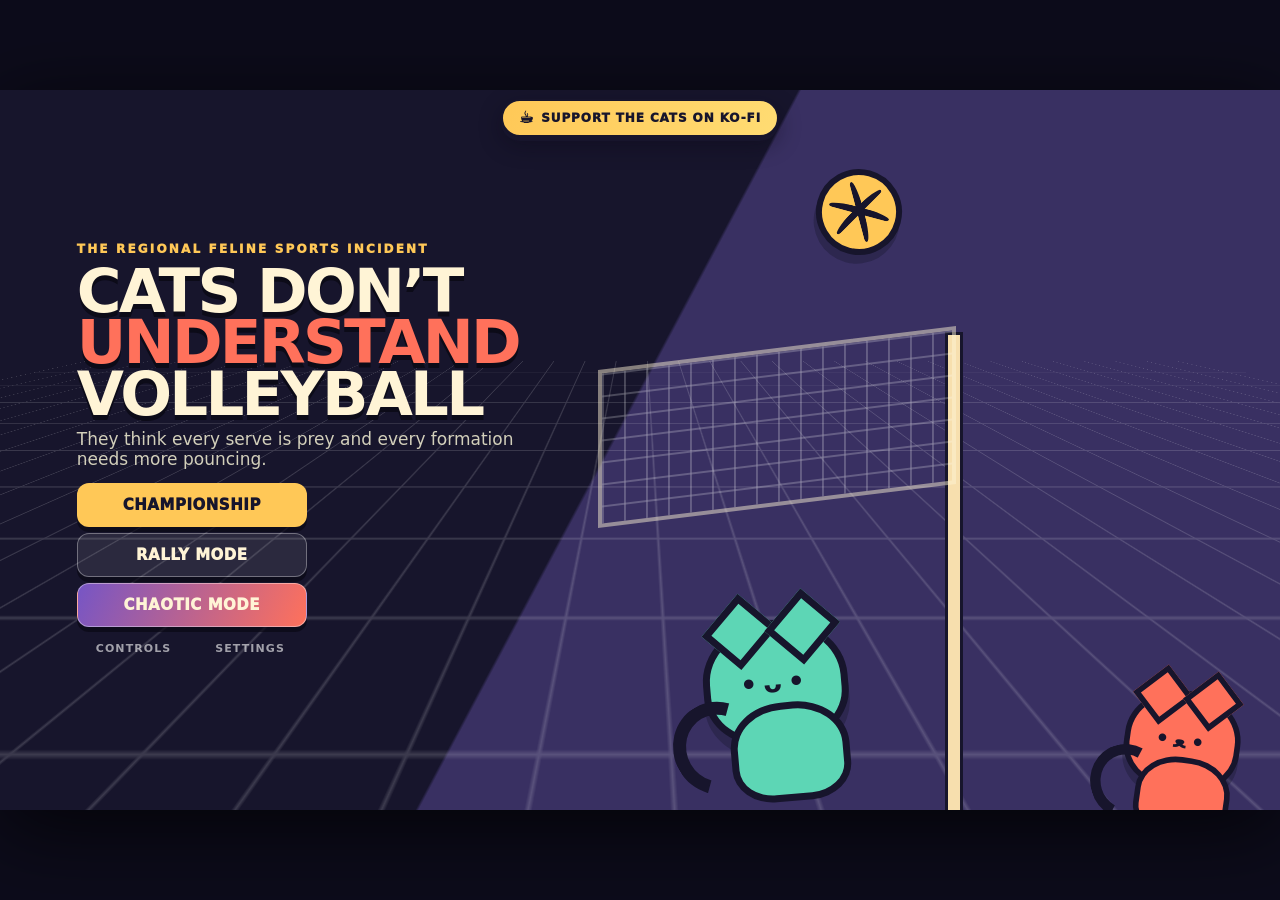
==== commit bf115c34: "feat: support on ko-fi in cats dont understand volleyball" ====
--- a/cats-dont-understand-volleyball/index.html
+++ b/cats-dont-understand-volleyball/index.html
@@ -43,6 +43,9 @@
       <span id="cheatIcon">!</span>
       <div><b id="cheatTitle">RIVALS ARE CHEATING</b><small id="cheatText">Suspicious snack incoming</small></div>
     </div>
+    <a id="kofiBanner" class="kofi-banner" href="https://ko-fi.com/pixelmadeperfect" target="_blank" rel="noopener noreferrer" aria-label="Support Pixel Made Perfect on Ko-fi">
+      <span aria-hidden="true">☕</span> SUPPORT THE CATS ON KO-FI
+    </a>
 
     <section id="titleOverlay" class="overlay title-overlay">
       <div class="title-art" aria-hidden="true">
--- a/cats-dont-understand-volleyball/styles.css
+++ b/cats-dont-understand-volleyball/styles.css
@@ -47,6 +47,33 @@
   box-shadow: 0 18px 80px #000b;
 }
 canvas { width: 100%; height: 100%; display: block; touch-action: none; }
+.kofi-banner {
+  position: absolute;
+  z-index: 35;
+  top: calc(9px + var(--safe-t));
+  left: 50%;
+  display: flex;
+  align-items: center;
+  gap: 7px;
+  min-height: 38px;
+  padding: 7px 16px;
+  transform: translateX(-50%);
+  border: 2px solid var(--ink);
+  border-radius: 999px;
+  color: var(--ink);
+  background: linear-gradient(115deg, var(--yellow), #ffdc73);
+  box-shadow: 0 4px 0 var(--ink), 0 8px 22px #09081466;
+  font-size: clamp(9px, 1.2vw, 12px);
+  font-weight: 1000;
+  letter-spacing: .075em;
+  text-decoration: none;
+  white-space: nowrap;
+  touch-action: manipulation;
+  transition: transform .12s, filter .12s, box-shadow .12s;
+}
+.kofi-banner span { font-size: 16px; line-height: 1; }
+.kofi-banner:hover { filter: brightness(1.08); }
+.kofi-banner:active { transform: translate(-50%, 3px); box-shadow: 0 1px 0 var(--ink), 0 4px 12px #09081466; }
 
 .hud {
   position: absolute;
@@ -261,5 +288,7 @@
   .cat-art { transform: scale(.7); }
   .scoreboard { grid-template-columns: 62px 82px 62px; }
   .zoomies-wrap { max-width: 150px; }
+  .kofi-banner { top: calc(5px + var(--safe-t)); min-height: 32px; padding: 5px 11px; font-size: 8px; }
+  .kofi-banner span { font-size: 13px; }
 }
 @media (prefers-reduced-motion: reduce) { *, *::before, *::after { animation-duration: .001ms !important; animation-iteration-count: 1 !important; scroll-behavior: auto !important; } }
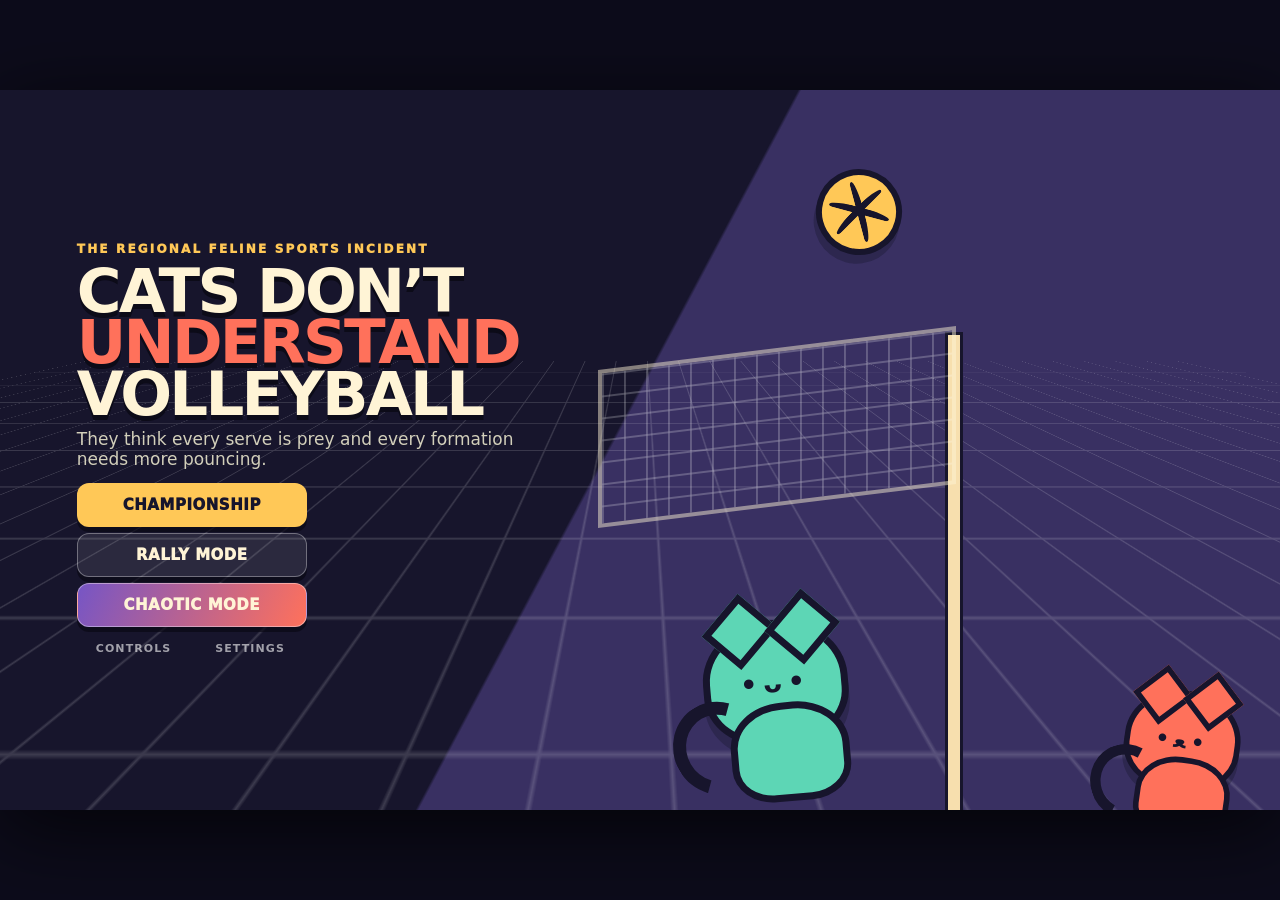
==== commit c6b1df3a: "feat: add index page" ====
--- a/cats-dont-understand-volleyball/index.html
+++ b/cats-dont-understand-volleyball/index.html
@@ -2,12 +2,12 @@
 <html lang="en">
 <head>
   <meta charset="utf-8">
-  <meta name="viewport" content="width=device-width, initial-scale=1, viewport-fit=cover, maximum-scale=1, user-scalable=no">
+  <meta name="viewport" content="width=device-width, initial-scale=1, minimum-scale=1, maximum-scale=1, user-scalable=no, viewport-fit=cover">
   <meta name="theme-color" content="#17152c">
   <meta name="description" content="Coach three enthusiastic cats through a tiny, extremely unofficial volleyball championship.">
   <link rel="icon" href="data:image/svg+xml,<svg xmlns=%22http://www.w3.org/2000/svg%22 viewBox=%220 0 100 100%22><text y=%22.9em%22 font-size=%2290%22>🐈</text></svg>">
   <title>Cats Don’t Understand Volleyball</title>
-  <link rel="stylesheet" href="styles.css">
+  <link rel="stylesheet" href="styles.css?v=20260828s">
 </head>
 <body>
   <main id="gameShell" class="game-shell" aria-label="Cats Don't Understand Volleyball game">
@@ -38,15 +38,11 @@
       <strong id="momentTitle">LUNA JOINS!</strong>
       <span id="momentText">She believes the net is a curtain.</span>
     </div>
-    <div id="hint" class="hint hidden">FOLLOW THE LANDING PAW · TAP TO POUNCE · TAP AGAIN TO SMASH</div>
+    <div id="hint" class="hint hidden">FOLLOW THE LANDING PAW · POUNCE TO JUMP · POUNCE AGAIN TO SMASH</div>
     <div id="opponentCheat" class="opponent-cheat hidden" aria-live="assertive">
       <span id="cheatIcon">!</span>
       <div><b id="cheatTitle">RIVALS ARE CHEATING</b><small id="cheatText">Suspicious snack incoming</small></div>
     </div>
-    <a id="kofiBanner" class="kofi-banner" href="https://ko-fi.com/pixelmadeperfect" target="_blank" rel="noopener noreferrer" aria-label="Support Pixel Made Perfect on Ko-fi">
-      <span aria-hidden="true">☕</span> SUPPORT THE CATS ON KO-FI
-    </a>
-
     <section id="titleOverlay" class="overlay title-overlay">
       <div class="title-art" aria-hidden="true">
         <div class="ball-art"><i></i><i></i><i></i></div>
@@ -98,7 +94,7 @@
         <p id="briefEyebrow" class="eyebrow">SET ONE</p>
         <h2 id="briefTitle">BALL IS PREY</h2>
         <div id="briefMascot" class="brief-mascot">ฅ^•ﻌ•^ฅ</div>
-        <p id="briefText">Drag left or right to move Miso directly, then tap anywhere to pounce the ball over the net.</p>
+        <p id="briefText">Use the joystick to move Miso directly, then press POUNCE to jump at the ball.</p>
         <div class="rule-card"><span id="briefRuleIcon">●</span><p id="briefRule">First to 3 points. The ball may touch your side once.</p></div>
         <button id="briefButton" class="primary-button">I BELIEVE IN MISO</button>
       </div>
@@ -175,10 +171,10 @@
           <article>
             <h3>Touch Controls</h3>
             <ul>
-              <li><b>Move:</b> drag left or right anywhere on the court.</li>
-              <li><b>Pounce:</b> tap the court. A second finger can tap while the first keeps moving.</li>
-              <li><b>Smash:</b> tap again while airborne and close to a high ball.</li>
-              <li><b>Block:</b> pounce at the net as an opponent’s shot arrives.</li>
+              <li><b>Move:</b> drag the joystick left or right.</li>
+              <li><b>Pounce:</b> press POUNCE while moving—the controls support two fingers.</li>
+              <li><b>Smash:</b> press POUNCE again while airborne and close to a high ball.</li>
+              <li><b>Block:</b> press POUNCE at the net as an opponent’s shot arrives.</li>
               <li><b>Switch:</b> tap a teammate or the <b>↻ CAT</b> button.</li>
             </ul>
           </article>
@@ -212,12 +208,22 @@
       </div>
     </section>
 
-    <section id="rotateOverlay" class="rotate-overlay">
-      <div class="rotate-cat">ฅ↻ﻌ↻ฅ</div>
-      <h2>Rotate the court</h2>
-      <p>Cats only misunderstand volleyball in landscape.</p>
-    </section>
   </main>
-  <script src="game.js"></script>
+  <section id="touchControls" class="touch-controls hidden" aria-label="Touch controls">
+    <div id="moveStick" class="touch-stick" role="group" aria-label="Movement joystick">
+      <span aria-hidden="true">◀</span>
+      <div id="moveKnob" class="touch-knob" aria-hidden="true"></div>
+      <span aria-hidden="true">▶</span>
+    </div>
+    <button id="touchPounceButton" class="touch-pounce" type="button" aria-label="Pounce, smash, or block">
+      <span aria-hidden="true">↑</span><b>POUNCE</b><small>SMASH · BLOCK</small>
+    </button>
+  </section>
+  <section id="rotateOverlay" class="rotate-overlay" aria-live="polite">
+    <div class="rotate-cat">ฅ↻ﻌ↻ฅ</div>
+    <h2>Rotate the court</h2>
+    <p>Cats only misunderstand volleyball in landscape.</p>
+  </section>
+  <script src="game.js?v=20260828s"></script>
 </body>
 </html>
--- a/cats-dont-understand-volleyball/styles.css
+++ b/cats-dont-understand-volleyball/styles.css
@@ -13,9 +13,20 @@
   --safe-r: env(safe-area-inset-right, 0px);
   --safe-b: env(safe-area-inset-bottom, 0px);
   --safe-l: env(safe-area-inset-left, 0px);
+  --app-width: 100vw;
+  --app-height: 100dvh;
+  --app-left: 0px;
+  --app-top: 0px;
+  --app-center-x: 50vw;
+  --app-center-y: 50dvh;
 }
 
 * { box-sizing: border-box; }
+html {
+  -webkit-text-size-adjust: 100%;
+  text-size-adjust: 100%;
+  touch-action: none;
+}
 html, body { width: 100%; height: 100%; margin: 0; overflow: hidden; overscroll-behavior: none; }
 body {
   position: fixed;
@@ -36,44 +47,18 @@
 
 .game-shell {
   position: fixed;
-  width: min(100vw, calc(100dvh * 16 / 9));
-  height: min(100dvh, calc(100vw * 9 / 16));
-  left: 50%;
-  top: 50%;
+  width: min(var(--app-width), calc(var(--app-height) * 16 / 9));
+  height: min(var(--app-height), calc(var(--app-width) * 9 / 16));
+  left: var(--app-center-x);
+  top: var(--app-center-y);
   transform: translate(-50%, -50%);
   overflow: hidden;
   isolation: isolate;
   background: var(--ink);
   box-shadow: 0 18px 80px #000b;
+  touch-action: none;
 }
 canvas { width: 100%; height: 100%; display: block; touch-action: none; }
-.kofi-banner {
-  position: absolute;
-  z-index: 35;
-  top: calc(9px + var(--safe-t));
-  left: 50%;
-  display: flex;
-  align-items: center;
-  gap: 7px;
-  min-height: 38px;
-  padding: 7px 16px;
-  transform: translateX(-50%);
-  border: 2px solid var(--ink);
-  border-radius: 999px;
-  color: var(--ink);
-  background: linear-gradient(115deg, var(--yellow), #ffdc73);
-  box-shadow: 0 4px 0 var(--ink), 0 8px 22px #09081466;
-  font-size: clamp(9px, 1.2vw, 12px);
-  font-weight: 1000;
-  letter-spacing: .075em;
-  text-decoration: none;
-  white-space: nowrap;
-  touch-action: manipulation;
-  transition: transform .12s, filter .12s, box-shadow .12s;
-}
-.kofi-banner span { font-size: 16px; line-height: 1; }
-.kofi-banner:hover { filter: brightness(1.08); }
-.kofi-banner:active { transform: translate(-50%, 3px); box-shadow: 0 1px 0 var(--ink), 0 4px 12px #09081466; }
 
 .hud {
   position: absolute;
@@ -136,19 +121,38 @@
 .switch-button small { color: var(--cream); font-size: 7px; letter-spacing: .08em; }
 .icon-button:active { transform: translateY(2px); box-shadow: 0 2px 0 #0a0916aa; }
 
+.touch-controls { position: fixed; z-index: 50; left: var(--app-left); top: var(--app-top); display: none; width: var(--app-width); height: var(--app-height); pointer-events: none; }
+.touch-stick, .touch-pounce { pointer-events: auto; touch-action: none; }
+.touch-stick { position: absolute; left: var(--stick-x, 10px); top: var(--stick-y, calc(100% - 94px)); display: flex; width: 104px; height: 84px; align-items: center; justify-content: space-between; padding: 0 10px; border: 2px solid #fff5; border-radius: 42px; color: #fff9; background: #17152cba; box-shadow: 0 6px 0 #09081488; }
+.touch-stick > span { font-size: 15px; font-weight: 1000; }
+.touch-knob { position: absolute; left: 50%; top: 50%; width: 54px; height: 54px; transform: translate(-50%, -50%); border: 3px solid var(--ink); border-radius: 50%; background: linear-gradient(145deg, var(--mint), #8ce8d0); box-shadow: 0 5px 0 #090814aa, inset 0 2px 0 #fff8; will-change: transform; }
+.touch-knob::after { content: "↔"; position: absolute; inset: 0; display: grid; place-items: center; color: var(--ink); font-size: 22px; font-weight: 1000; }
+.touch-stick.active { border-color: var(--mint); background: #17152ce8; }
+.touch-pounce { position: absolute; left: var(--pounce-x, calc(100% - 102px)); top: var(--pounce-y, calc(100% - 102px)); display: grid; width: 92px; height: 92px; place-items: center; align-content: center; padding: 5px; border: 3px solid var(--ink); border-radius: 50%; color: var(--ink); background: linear-gradient(145deg, var(--yellow), #ff9f58); box-shadow: 0 7px 0 #090814aa, inset 0 2px 0 #fff8; }
+.touch-pounce span { height: 24px; font-size: 27px; line-height: 1; }
+.touch-pounce b { font-size: 11px; letter-spacing: .04em; }
+.touch-pounce small { margin-top: 2px; font-size: 6px; font-weight: 1000; letter-spacing: .06em; }
+.touch-pounce.pressed { transform: translateY(4px) scale(.97); box-shadow: 0 3px 0 #090814aa, inset 0 2px 0 #fff8; filter: brightness(1.08); }
+
+@media (any-pointer: coarse), (hover: none), (max-width: 900px) and (orientation: landscape) {
+  .touch-controls:not(.hidden) { display: flex; }
+  .hint { bottom: calc(100px + var(--safe-b)); }
+  .chaos-rules { bottom: calc(104px + var(--safe-b)); }
+}
+
 .overlay, .rotate-overlay {
   position: absolute;
   z-index: 30;
   inset: 0;
   display: grid;
   place-items: center;
-  padding: calc(18px + var(--safe-t)) calc(18px + var(--safe-r)) calc(18px + var(--safe-b)) calc(18px + var(--safe-l));
+  padding: max(8px, var(--safe-t)) max(8px, var(--safe-r)) max(8px, var(--safe-b)) max(8px, var(--safe-l));
   background: rgba(15, 13, 31, .76);
   backdrop-filter: blur(6px);
 }
 .title-overlay { overflow: hidden; place-items: stretch; padding: 0; background: linear-gradient(118deg, #17152c 0 48%, #393062 48.2% 100%); }
 .title-overlay::before { content: ""; position: absolute; inset: 0; opacity: .16; background-image: linear-gradient(#fff 1px, transparent 1px), linear-gradient(90deg, #fff 1px, transparent 1px); background-size: 36px 36px; transform: perspective(300px) rotateX(55deg) scale(1.5) translateY(25%); }
-.title-copy { position: relative; z-index: 3; align-self: center; width: 53%; padding: 5% 0 4% 6%; }
+.title-copy { position: relative; z-index: 3; align-self: center; width: 53%; padding: 5% 0 4% calc(6% + var(--safe-l)); }
 .eyebrow { margin: 0 0 9px; color: var(--yellow); font-size: clamp(8px, 1.25vw, 12px); font-weight: 1000; letter-spacing: .18em; text-transform: uppercase; }
 h1, h2, p { margin-top: 0; }
 h1 { margin-bottom: 10px; color: var(--cream); font-size: clamp(31px, 5.35vw, 61px); line-height: .84; letter-spacing: -.045em; text-shadow: 0 5px 0 #0c0b18; }
@@ -170,7 +174,7 @@
 .ball-art i:nth-child(2) { transform: rotate(90deg); }.ball-art i:nth-child(3) { transform: rotate(150deg); }
 @keyframes titleBall { 50% { transform: translateY(15px) rotate(45deg); } }
 
-.panel { width: min(580px, 86vw); max-height: 95%; padding: clamp(18px, 3.2vw, 34px); overflow: auto; text-align: center; border: 2px solid #fff4; border-radius: 22px; background: var(--glass); box-shadow: 0 12px 0 #09081488, 0 24px 80px #0009; }
+.panel { width: min(580px, 100%); max-height: 100%; padding: clamp(18px, 3.2vw, 34px); overflow: auto; overscroll-behavior: contain; touch-action: pan-y; -webkit-overflow-scrolling: touch; text-align: center; border: 2px solid #fff4; border-radius: 22px; background: var(--glass); box-shadow: 0 12px 0 #09081488, 0 24px 80px #0009; }
 .panel h2 { margin-bottom: 10px; font-size: clamp(27px, 4.2vw, 48px); line-height: .95; letter-spacing: -.03em; }
 .panel p:not(.eyebrow) { color: #fffbd4c7; font-size: clamp(11px, 1.5vw, 16px); line-height: 1.4; }
 .primary-button, .secondary-button, .danger-button, .chaos-button { min-width: 180px; min-height: 44px; padding: 11px 20px; border-radius: 12px; font-size: clamp(11px, 1.35vw, 15px); font-weight: 1000; letter-spacing: .035em; box-shadow: 0 5px 0 #090814aa; transition: transform .12s, filter .12s; }
@@ -185,14 +189,14 @@
 .mode-buttons button { width: 100%; }
 .title-tools { display: flex; width: min(230px, 100%); justify-content: center; gap: 3px; }
 .title-tools .text-button { flex: 1; min-width: 0; padding-inline: 8px; }
-.brief-panel { width: min(650px, 90vw); }
+.brief-panel { width: min(650px, 100%); }
 .brief-mascot { margin: 6px auto 12px; color: var(--mint); font-size: clamp(28px, 5vw, 62px); }
 .rule-card { display: flex; align-items: center; gap: 14px; width: min(100%, 440px); margin: 15px auto 19px; padding: 10px 14px; text-align: left; border-radius: 12px; background: #fff1; }
 .rule-card > span { flex: 0 0 auto; display: grid; place-items: center; width: 36px; height: 36px; border-radius: 50%; color: var(--ink); background: var(--coral); font-weight: 1000; }
 .rule-card p { margin: 0; }
-.modal-panel { width: min(460px, 86vw); }
+.modal-panel { width: min(460px, 100%); }
 .modal-panel > button { display: block; margin: 9px auto 0; }
-.chaos-setup-panel { width: min(720px, 92vw); background: linear-gradient(145deg, #211b3deb, #3f2852eb); }
+.chaos-setup-panel { width: min(720px, 100%); background: linear-gradient(145deg, #211b3deb, #3f2852eb); }
 .chaos-setup-panel > p:not(.eyebrow) { width: min(560px, 100%); margin-inline: auto; }
 .ball-choices { display: grid; grid-template-columns: repeat(3, 1fr); gap: 9px; margin: 16px 0; }
 .ball-choices button { min-height: 112px; padding: 12px 8px; border: 2px solid #fff3; border-radius: 15px; color: var(--cream); background: #ffffff0c; box-shadow: 0 5px 0 #09081466; }
@@ -202,8 +206,8 @@
 .ball-choices strong { margin: 5px 0 3px; font-size: clamp(12px, 1.7vw, 18px); }
 .ball-choices small { color: #fff9; font-size: clamp(7px, .9vw, 9px); font-weight: 1000; letter-spacing: .14em; }
 .ball-choices button[aria-pressed="true"] small { color: var(--yellow); }
-.controls-panel { width: min(760px, 92vw); }
-.controls-grid { display: grid; grid-template-columns: 1fr 1fr; gap: 10px; margin: 13px 0 10px; text-align: left; }
+.controls-panel { display: flex; flex-direction: column; width: min(760px, 100%); overflow: hidden; }
+.controls-grid { display: grid; grid-template-columns: 1fr 1fr; flex: 1 1 auto; min-height: 0; gap: 10px; margin: 13px 0 10px; overflow: auto; overscroll-behavior: contain; touch-action: pan-y; text-align: left; }
 .controls-grid article { padding: 12px 15px; border: 1px solid #fff3; border-radius: 13px; background: #ffffff0b; }
 .controls-grid h3 { margin: 0 0 7px; color: var(--yellow); font-size: clamp(13px, 1.7vw, 18px); }
 .controls-grid ul { margin: 0; padding-left: 18px; color: #fffbd4c7; font-size: clamp(9px, 1.2vw, 12px); line-height: 1.35; }
@@ -223,6 +227,8 @@
 .stats span { display: block; margin-top: 3px; color: #fff9; font-size: 9px; font-weight: 900; letter-spacing: .08em; text-transform: uppercase; }
 .results-note { margin-bottom: 14px; color: var(--mint) !important; font-size: clamp(9px, 1.2vw, 12px) !important; font-weight: 900; }
 .button-row { display: flex; justify-content: center; flex-wrap: wrap; gap: 9px; }
+.chaos-setup-panel .button-row { flex-wrap: nowrap; }
+.chaos-setup-panel .button-row > button { flex: 1 1 0; min-width: 0; white-space: nowrap; }
 .final-overlay { background: radial-gradient(circle, #493c77ef, #151329f4); }
 .final-panel { position: relative; z-index: 1; }
 .final-panel h2 em { color: var(--yellow); }
@@ -243,6 +249,7 @@
 .opponent-cheat.active { border-color: var(--yellow); box-shadow: 0 6px 0 #09081499, 0 0 25px #ffc85766; }
 .opponent-cheat.active > span { background: var(--yellow); }
 @keyframes cheat-warning { to { transform: translateX(-50%) scale(1.035); filter: brightness(1.18); } }
+@keyframes cheat-warning-mobile { to { transform: scale(1.025); filter: brightness(1.15); } }
 .match-moment { position: absolute; z-index: 22; left: 50%; top: 48%; width: min(520px, 76%); padding: 14px 22px; transform: translate(-50%, -50%) scale(.75); opacity: 0; pointer-events: none; text-align: center; border: 2px solid #fff5; border-radius: 18px; background: #17152ced; box-shadow: 0 9px 0 #09081488, 0 0 55px #ffc85755; }
 .match-moment small, .match-moment span { display: block; font-weight: 900; letter-spacing: .13em; text-transform: uppercase; }
 .match-moment small { color: var(--yellow); font-size: clamp(8px, 1vw, 11px); }
@@ -255,40 +262,113 @@
 .chaos-rule { min-width: 122px; padding: 8px 10px; border: 2px solid #fff5; border-radius: 11px; background: #17152ce8; box-shadow: 0 4px 0 #09081488; }
 .chaos-rule b { display: block; color: var(--yellow); font-size: 9px; letter-spacing: .1em; }
 .chaos-rule span { display: block; margin-top: 3px; color: #fff9; font-size: 8px; font-weight: 900; }
-.rotate-overlay { z-index: 100; display: none; text-align: center; background: #17152c; }
+.rotate-overlay { position: fixed; z-index: 100; display: none; align-content: center; text-align: center; background: #17152c; }
 .rotate-cat { color: var(--mint); font-size: 58px; }
 .rotate-overlay h2 { margin: 8px 0 5px; font-size: 32px; }
 .rotate-overlay p { color: #fff9; }
 
 @media (orientation: portrait) and (max-width: 900px) { .rotate-overlay { display: grid; align-content: center; } }
 @media (max-height: 430px) {
-  .panel { padding: 14px 22px; }
-  .panel h2 { margin-bottom: 6px; }
-  .panel p:not(.eyebrow) { margin-bottom: 7px; line-height: 1.25; }
+  .hud { top: max(3px, min(var(--safe-t), 7px)); left: max(4px, min(var(--safe-l), 8px)); right: max(4px, min(var(--safe-r), 8px)); grid-template-columns: 104px 150px 110px; justify-content: space-between; gap: 4px; }
+  .scoreboard { grid-template-columns: 45px 60px 45px; border-radius: 8px; }
+  .scoreboard div { padding: 2px 1px; }
+  .scoreboard small { font-size: 6px; }
+  .scoreboard strong { font-size: 13px; }
+  .scoreboard b { font-size: 7px; }
+  .scoreboard i { margin-top: 0; font-size: 5px; }
+  .zoomies-wrap { width: 104px; max-width: 104px; margin-top: 0; padding: 4px 6px; border-radius: 7px; }
+  .zoomies-wrap > span { overflow: hidden; margin-bottom: 2px; font-size: 6px; letter-spacing: .06em; text-overflow: ellipsis; white-space: nowrap; }
+  .zoomies-track { height: 5px; }
+  .hud-buttons { gap: 2px; }
+  .icon-button { width: 36px; height: 36px; border-radius: 9px; font-size: 13px; box-shadow: 0 3px 0 #0a0916aa; }
+  .switch-button { font-size: 16px; }
+  .switch-button small { font-size: 5px; }
+  .opponent-cheat { top: 43px; right: 4px; left: auto; width: 178px; min-width: 0; gap: 6px; padding: 4px 7px; transform: none; border-width: 1px; border-radius: 9px; box-shadow: 0 3px 0 #09081499, 0 0 12px #ff715b44; }
+  .opponent-cheat > span { flex-basis: 24px; width: 24px; height: 24px; font-size: 12px; }
+  .opponent-cheat b { overflow: hidden; font-size: 7px; letter-spacing: .06em; text-overflow: ellipsis; white-space: nowrap; }
+  .opponent-cheat small { overflow: hidden; font-size: 6px; text-overflow: ellipsis; white-space: nowrap; }
+  .opponent-cheat.warning { animation-name: cheat-warning-mobile; }
+  .callout { top: 24%; width: min(72%, 460px); font-size: clamp(11px, 4vh, 15px); line-height: 1.05; text-shadow: 0 2px 0 var(--ink), 0 0 10px var(--ink); }
+  .match-moment { width: min(68%, 430px); padding: 9px 14px; }
+  .match-moment strong { font-size: clamp(18px, 6vh, 25px); }
+  .panel { padding: 10px 16px; border-radius: 16px; }
+  .panel h2 { margin-bottom: 5px; font-size: clamp(23px, 6.5vh, 31px); }
+  .panel p:not(.eyebrow) { margin-bottom: 6px; font-size: 10px; line-height: 1.2; }
+  .eyebrow { margin-bottom: 4px; font-size: 7px; }
+  .title-copy { display: flex; align-self: stretch; flex-direction: column; justify-content: center; width: 56%; padding: calc(8px + var(--safe-t)) 0 calc(5px + var(--safe-b)) calc(4% + var(--safe-l)); }
+  h1 { margin-bottom: 6px; font-size: clamp(28px, 7.2vh, 42px); line-height: .84; }
+  .tagline { margin-bottom: 7px; font-size: 9px; line-height: 1.15; }
+  .mode-buttons { gap: 4px; }
+  .title-tools { gap: 2px; }
   .brief-mascot { margin: 2px auto 5px; font-size: 28px; }
   .rule-card { margin: 6px auto 9px; padding: 7px 10px; }
+  .ball-choices { gap: 7px; margin: 7px 0 9px; }
+  .ball-choices button { min-height: 78px; padding: 7px 5px; border-radius: 11px; }
+  .ball-choices .ball-preview { min-height: 20px; font-size: 18px; }
+  .ball-choices strong { margin: 2px 0; font-size: 12px; }
+  .chaos-setup-panel .button-row > button { padding-inline: 8px; font-size: clamp(9px, 1.9vw, 12px); }
   .stats { margin: 8px 0 10px; }
   .stats div { padding: 5px; }
   .stats strong { font-size: 20px; }
   .stats span { font-size: 7px; }
   .results-note { margin-bottom: 7px; }
-  .title-copy { padding-left: 5%; }
-  .controls-panel { padding: 12px 18px; }
-  .controls-grid { margin: 7px 0; gap: 7px; }
-  .controls-grid article { padding: 8px 11px; }
+  .controls-panel { padding: 9px 13px; }
+  .controls-grid { margin: 5px 0; gap: 6px; }
+  .controls-grid article { padding: 5px 8px; }
   .controls-grid h3 { margin-bottom: 4px; }
-  .controls-grid ul { font-size: 8px; line-height: 1.2; }
-  .controls-grid li + li { margin-top: 3px; }
-  .controls-cues { margin-bottom: 7px; padding: 6px 9px; }
-  .primary-button, .secondary-button, .danger-button { min-height: 40px; padding-block: 8px; }
+  .controls-grid ul { font-size: 7.5px; line-height: 1.12; }
+  .controls-grid li + li { margin-top: 2px; }
+  .controls-cues { margin-bottom: 5px; padding: 5px 7px; }
+  .controls-cues b { font-size: 7px; }
+  .controls-cues span { font-size: 7px; line-height: 1.15; }
+  .range-label { margin: 8px auto 4px; }
+  .toggle { margin: 8px auto; }
+  .chaos-rules { left: calc(7px + var(--safe-l)); bottom: calc(7px + var(--safe-b)); gap: 4px; }
+  .chaos-rule { min-width: 88px; padding: 4px 6px; }
+  .chaos-rule b { font-size: 6px; }
+  .chaos-rule span { font-size: 5px; }
+  .hint { bottom: calc(7px + var(--safe-b)); max-width: 78%; padding: 5px 8px; font-size: 7px; text-align: center; white-space: nowrap; }
+  .touch-stick { width: 78px; height: 60px; padding-inline: 7px; }
+  .touch-stick > span { font-size: 12px; }
+  .touch-knob { width: 42px; height: 42px; }
+  .touch-knob::after { font-size: 16px; }
+  .touch-pounce { width: 64px; height: 64px; }
+  .touch-pounce span { height: 16px; font-size: 19px; }
+  .touch-pounce b { font-size: 8px; }
+  .touch-pounce small { font-size: 5px; }
+}
+@media (max-height: 430px) and (any-pointer: coarse), (max-height: 430px) and (hover: none), (max-height: 430px) and (max-width: 900px) and (orientation: landscape) {
+  .hint { bottom: 72px; }
+  .chaos-rules { bottom: 74px; }
+  .game-shell.controls-in-gutters .hint, .game-shell.controls-in-gutters .chaos-rules { bottom: 7px; }
 }
 @media (max-width: 700px) {
-  .title-copy { width: 59%; padding-left: 4%; }
+  .title-copy { width: 59%; padding-left: calc(4% + var(--safe-l)); }
   .title-art { left: 58%; }
   .cat-art { transform: scale(.7); }
-  .scoreboard { grid-template-columns: 62px 82px 62px; }
-  .zoomies-wrap { max-width: 150px; }
-  .kofi-banner { top: calc(5px + var(--safe-t)); min-height: 32px; padding: 5px 11px; font-size: 8px; }
-  .kofi-banner span { font-size: 13px; }
+}
+@media (max-height: 350px) and (orientation: landscape) {
+  .title-copy > .eyebrow, .title-copy > .tagline { display: none; }
+  .title-copy { padding-top: calc(38px + var(--safe-t)); }
+  h1 { font-size: clamp(26px, 8.5vh, 34px); }
+  .mode-buttons button, .title-tools .text-button { min-height: 44px; padding-block: 6px; }
+  .controls-cues b { display: none; }
+  .controls-grid { grid-template-columns: 1fr; padding-right: 3px; }
+  .controls-grid article { padding: 8px 10px; }
+  .controls-grid h3 { font-size: 13px; }
+  .controls-grid ul { font-size: 10px; line-height: 1.28; }
+  .controls-grid li + li { margin-top: 4px; }
+  .controls-cues span { font-size: 9px; line-height: 1.25; }
+  .final-panel > p:not(.eyebrow), .results-panel > p:not(.results-note):not(.eyebrow) { font-size: 8px; }
+}
+@media (max-height: 290px) and (orientation: landscape), (max-width: 520px) and (orientation: landscape) {
+  .title-art { opacity: .35; }
+  .title-copy { width: 100%; padding-right: calc(8px + var(--safe-r)); }
+  .title-copy h1 { width: 48%; }
+  .mode-buttons { width: 100%; flex-direction: row; }
+  .mode-buttons button { min-width: 0; padding-inline: 5px; font-size: clamp(9px, 2.15vw, 11px); letter-spacing: .015em; white-space: nowrap; }
+  .title-tools { width: 48%; }
+  .brief-panel > p:not(.eyebrow), .brief-mascot { display: none; }
+  .rule-card { margin-block: 5px; }
 }
 @media (prefers-reduced-motion: reduce) { *, *::before, *::after { animation-duration: .001ms !important; animation-iteration-count: 1 !important; scroll-behavior: auto !important; } }
